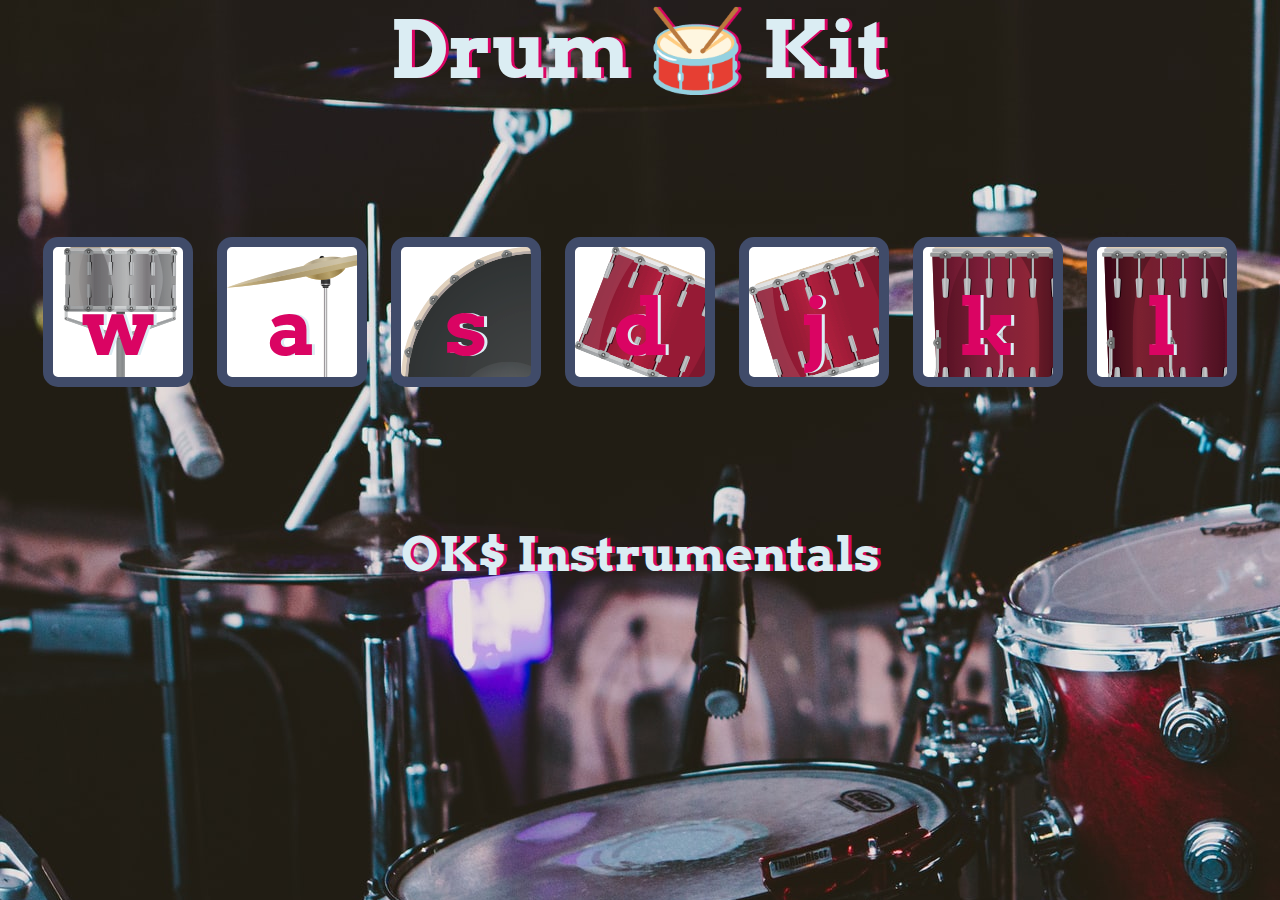
==== index.html @ b03d98d2 "created the drum kit app" ====
<!DOCTYPE html>
<html lang="en" dir="ltr">
  <head>
    <meta charset="utf-8" />
    <title>Drum Kit</title>
    <link rel="stylesheet" href="styles.css" />
    <link
      href="https://fonts.googleapis.com/css?family=Arvo"
      rel="stylesheet"
    />
  </head>

  <body>
    <h1 id="title">Drum 🥁 Kit</h1>
    <div class="set">
      <button class="w drum">w</button>
      <button class="a drum">a</button>
      <button class="s drum">s</button>
      <button class="d drum">d</button>
      <button class="j drum">j</button>
      <button class="k drum">k</button>
      <button class="l drum">l</button>
    </div>
    <script src="index.js"></script>

    <footer>OK$ Instrumentals</footer>
  </body>
</html>
---- styles.css ----
/* body of the webpage */
* {
  margin: 0;
  padding: 0;
}
body {
  text-align: center;
  background-color: #283149;
  background: url(/images/drumsetlarge.jpg);
}

h1 {
  font-size: 5rem;
  color: #dbedf3;
  font-family: "Arvo", cursive;
  text-shadow: 3px 0 #da0463;
}

/* the various sounds */
.set {
  margin: 10% auto;
}
.w {
  background-image: url("./images/snare.png");
}

.a {
  background-image: url("/images/crash.png");
}

.s {
  background-image: url("./images/kick.png");
}

.d {
  background-image: url("./images/tom1.png");
}

.j {
  background-image: url("./images/tom2.png");
}

.k {
  background-image: url("./images/tom3.png");
}

.l {
  background-image: url("./images/tom4.png");
}

.game-over {
  background-color: red;
  opacity: 0.8;
}

.pressed {
  box-shadow: 0 3px 4px 0 #dbedf3;
  opacity: 0.5;
}

.red {
  color: red;
}

.drum {
  outline: none;
  border: 10px solid #404b69;
  font-size: 5rem;
  font-family: "Arvo", cursive;
  line-height: 2;
  font-weight: 900;
  color: #da0463;
  text-shadow: 3px 0 #dbedf3;
  border-radius: 15px;
  display: inline-block;
  width: 150px;
  height: 150px;
  text-align: center;
  margin: 10px;
  background-color: white;
}
.drum:hover {
  cursor: pointer;
}
/* my footer */
/* footer {
  background: #dbedf3;
  color: #404b69;
  height: 20vh;
} */
footer {
  color: red;
  font-family: sans-serif;
  font-weight: 900;
  font-size: 3rem;
  color: #dbedf3;
  font-family: "Arvo", cursive;
  text-shadow: 3px 0 #da0463;
}
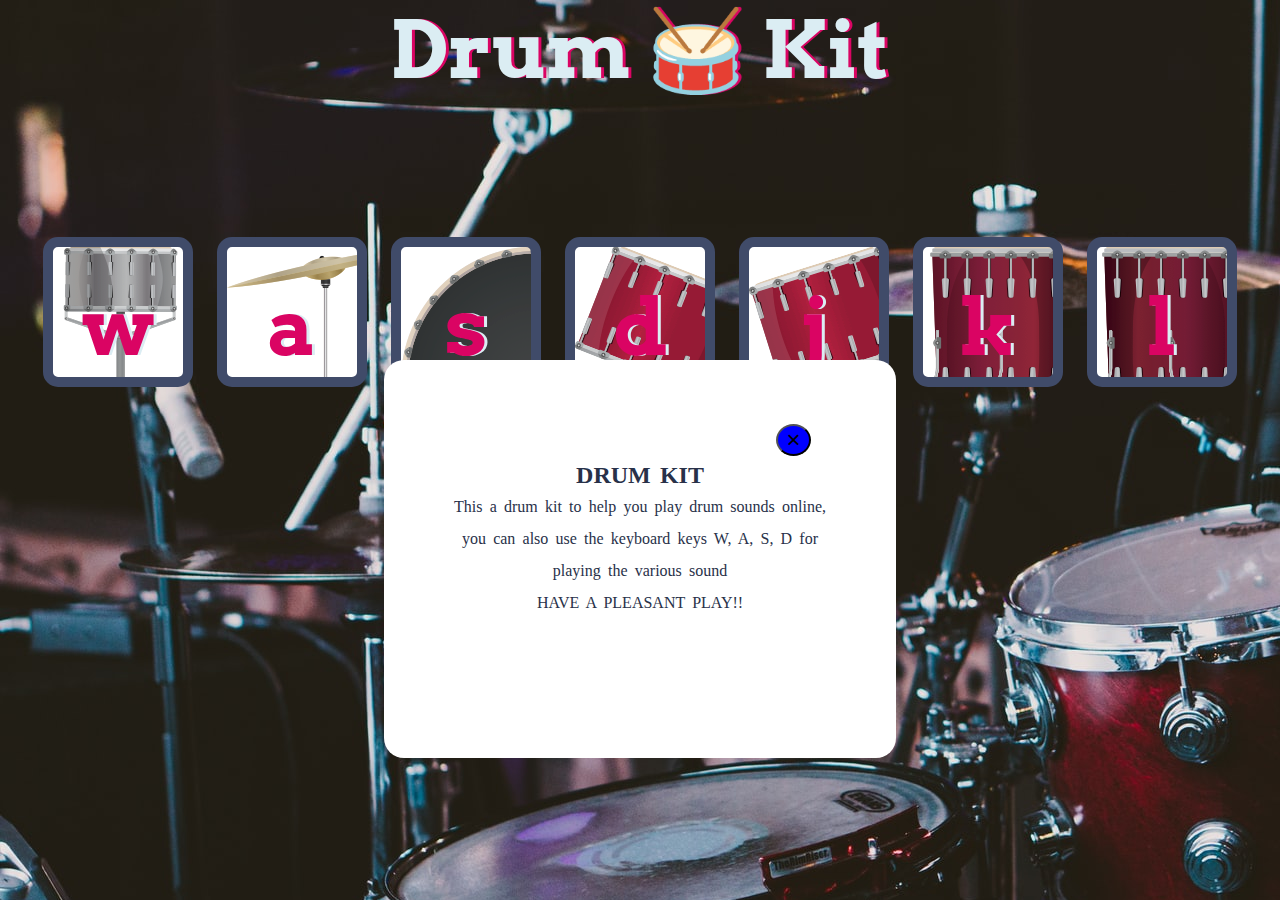
==== commit 156e03b5: "adding icon" ====
--- a/index.html
+++ b/index.html
@@ -2,26 +2,45 @@
 <html lang="en" dir="ltr">
   <head>
     <meta charset="utf-8" />
+    <link
+      rel="shortcut icon"
+      href="./images/drumicon.ico"
+      type="image/x-icon"
+    />
     <title>Drum Kit</title>
-    <link rel="stylesheet" href="styles.css" />
+    <link rel="stylesheet" href="./Sources/styles.css" />
     <link
       href="https://fonts.googleapis.com/css?family=Arvo"
       rel="stylesheet"
     />
+    <meta name="viewport" content="width=device-width" />
   </head>
 
   <body>
-    <h1 id="title">Drum 🥁 Kit</h1>
-    <div class="set">
-      <button class="w drum">w</button>
-      <button class="a drum">a</button>
-      <button class="s drum">s</button>
-      <button class="d drum">d</button>
-      <button class="j drum">j</button>
-      <button class="k drum">k</button>
-      <button class="l drum">l</button>
+    <div class="wrapper">
+      <!-- pop up box notication -->
+      <div class="mod_Box">
+        <button id="modal_button">&times;</button><br />
+        <h2>DRUM KIT</h2>
+        <p>
+          This a drum kit to help you play drum sounds online, you can also use
+          the keyboard keys W, A, S, D for playing the various sound
+        </p>
+        <p>HAVE A PLEASANT PLAY!!</p>
+      </div>
+
+      <h1 id="title">Drum 🥁 Kit</h1>
+      <div class="set">
+        <button class="w drum">w</button>
+        <button class="a drum">a</button>
+        <button class="s drum">s</button>
+        <button class="d drum">d</button>
+        <button class="j drum">j</button>
+        <button class="k drum">k</button>
+        <button class="l drum">l</button>
+      </div>
     </div>
-    <script src="index.js"></script>
+    <script src="./Sources/index.js"></script>
 
     <footer>OK$ Instrumentals</footer>
   </body>
--- a/Sources/styles.css
+++ b/Sources/styles.css
@@ -0,0 +1,177 @@
+/* body of the webpage */
+
+html {
+  touch-action: manipulation;
+}
+* {
+  margin: 0;
+  padding: 0;
+}
+body {
+  text-align: center;
+  background-color: #283149;
+  background: url(../images/drumsetlarge.jpg);
+}
+
+h1 {
+  font-size: 5rem;
+  color: #dbedf3;
+  font-family: "Arvo", cursive;
+  text-shadow: 3px 0 #da0463;
+}
+
+/* the various sounds */
+.set {
+  margin: 10% auto;
+}
+.w {
+  background-image: url("../images/snare.png");
+}
+
+.a {
+  background-image: url("../images/crash.png");
+}
+
+.s {
+  background-image: url("../images/kick.png");
+}
+
+.d {
+  background-image: url("../images/tom1.png");
+}
+
+.j {
+  background-image: url("../images/tom2.png");
+}
+
+.k {
+  background-image: url("../images/tom3.png");
+}
+
+.l {
+  background-image: url("../images/tom4.png");
+}
+/* end of various sounds */
+
+.game-over {
+  background-color: red;
+  opacity: 0.8;
+}
+
+.pressed {
+  box-shadow: 0 3px 4px 0 #dbedf3;
+  opacity: 0.5;
+}
+
+.red {
+  color: red;
+}
+
+.drum {
+  outline: none;
+  border: 10px solid #404b69;
+  font-size: 5rem;
+  font-family: "Arvo", cursive;
+  line-height: 2;
+  font-weight: 900;
+  color: #da0463;
+  text-shadow: 3px 0 #dbedf3;
+  border-radius: 15px;
+  display: inline-block;
+  width: 150px;
+  height: 150px;
+  text-align: center;
+  margin: 10px;
+  background-color: white;
+}
+.drum:hover {
+  cursor: pointer;
+}
+/* my footer */
+/* footer {
+  background: #dbedf3;
+  color: #404b69;
+  height: 20vh;
+} */
+
+.music {
+  width: 80px;
+  border: none;
+  border-radius: 20px;
+  font-size: large;
+  background: #f10871;
+  color: white;
+}
+.play {
+  margin: 0;
+  display: flex;
+  align-items: center;
+  justify-content: center;
+  width: 400px;
+  /* height: 100px;
+  border: none;
+  border-radius: 20px;
+} */
+}
+.triangle {
+  width: 20px;
+  height: 30px;
+  background-color: #404b69;
+  translate: transfo;
+}
+footer {
+  color: red;
+  font-family: sans-serif;
+  font-weight: 900;
+  font-size: 3rem;
+  color: #dbedf3;
+  font-family: "Arvo", cursive;
+  text-shadow: 3px 0 #da0463;
+}
+/* modal box */
+.mod_Box {
+  /* display: none; */
+  color: #ffff;
+  display: none;
+  width: 30%;
+  text-align: center;
+  position: absolute;
+  top: 40%;
+  left: 30%;
+  height: 30%;
+  border-radius: 20px;
+  /* background: url(./images/drumsetlarge.jpg); */
+  background-color: #ffffff;
+  color: #283149;
+  padding: 5%;
+  line-height: 2em;
+  word-spacing: 0.2em;
+}
+.mod_Box > #modal_button {
+  background-color: blue;
+  border-radius: 50%;
+  position: relative;
+  left: 40%;
+  width: 35px;
+  font-size: x-large;
+}
+
+.mod_Box > #modal_button:hover {
+  cursor: pointer;
+}
+
+/* end of modal box */
+
+/* Responsiveness */
+@media screen and (min-width: 280px) and (max-width: 1200px) {
+  .wrapper {
+    margin-top: 50%;
+    width: 100%;
+  }
+  .mod_Box {
+    width: 100%;
+    height: 60%;
+    position: absolute;
+    left: 0px;
+  }
+}
